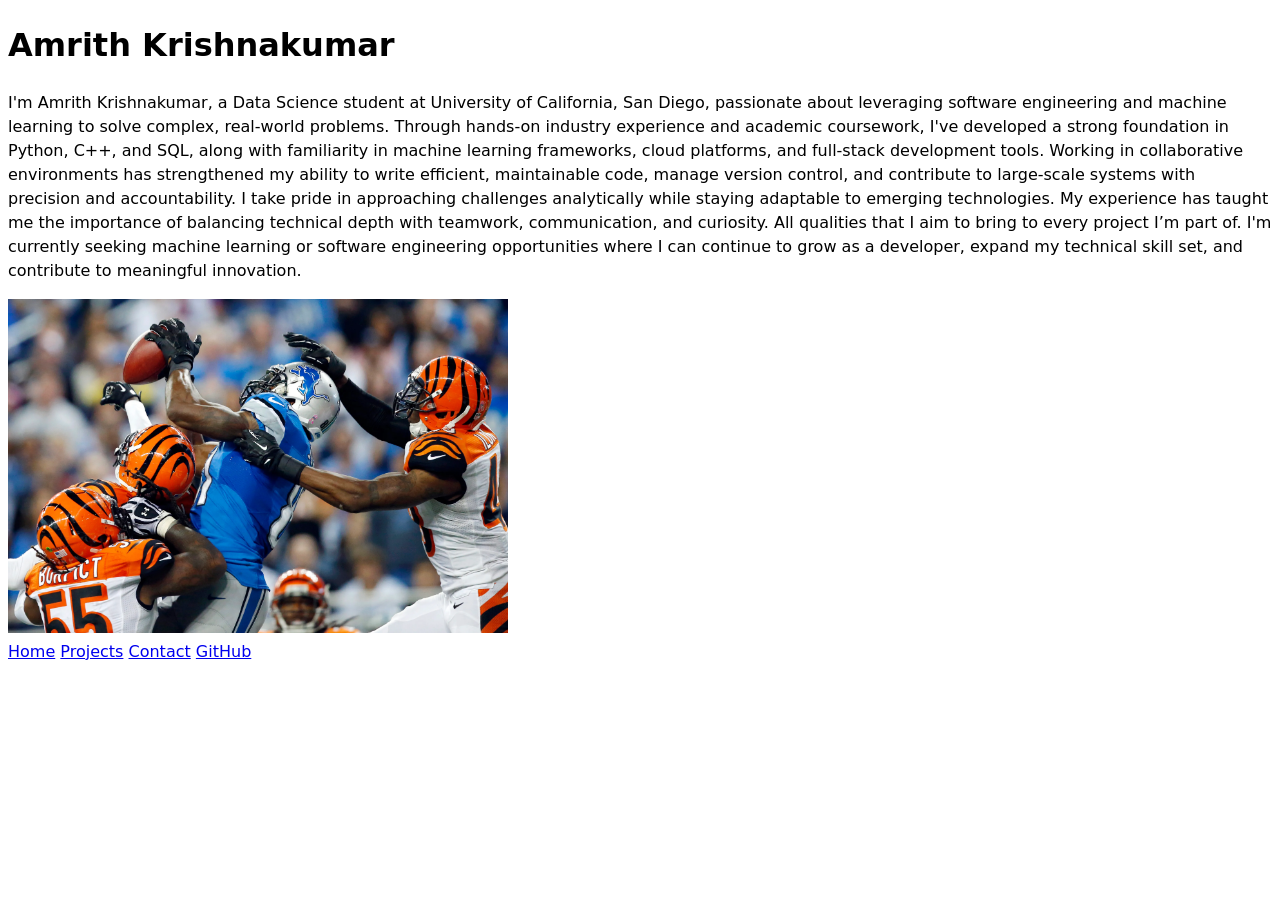
==== index.html @ 4bb57569 "fixed nav bar" ====
<!DOCTYPE html>
<html lang="en">
<head>
    <meta charset="UTF-8">
    <meta name="viewport" content="width=device-width, initial-scale=1.0">
    <title>Amrith Krishnakumar: Personal site and portfolio</title>
    <link rel="stylesheet" href="style.css">
</head>
<body>
    <h1>Amrith Krishnakumar</h1>
    <p>I'm Amrith Krishnakumar, a Data Science student at University of California, San Diego, passionate about leveraging software engineering and machine learning to solve complex, real-world problems.

Through hands-on industry experience and academic coursework, I've developed a strong foundation in Python, C++, and SQL, along with familiarity in machine learning frameworks, cloud platforms, and full-stack development tools. Working in collaborative environments has strengthened my ability to write efficient, maintainable code, manage version control, and contribute to large-scale systems with precision and accountability.

I take pride in approaching challenges analytically while staying adaptable to emerging technologies. My experience has taught me the importance of balancing technical depth with teamwork, communication, and curiosity. All qualities that I aim to bring to every project I’m part of.

I'm currently seeking machine learning or software engineering opportunities where I can continue to grow as a developer, expand my technical skill set, and contribute to meaningful innovation.</p>
    <img src = "images/megatrononburfict.jpg" width="500" alt = "Megatron makes a grab over three bengals defenders">
    <nav>
    <a href="index.html">Home</a>
    <a href="projects/index.html">Projects</a>
    <a href="contact/index.html">Contact</a>
    <a href="https://github.com/armrest99" target="_blank">GitHub</a>
    </nav>
</body>
</html>
---- style.css ----
body {
  /* Set line height to 1.5 times the font size
	   and use the OS’s UI font as the website font
	 */
  font: 100%/1.5 system-ui;
}
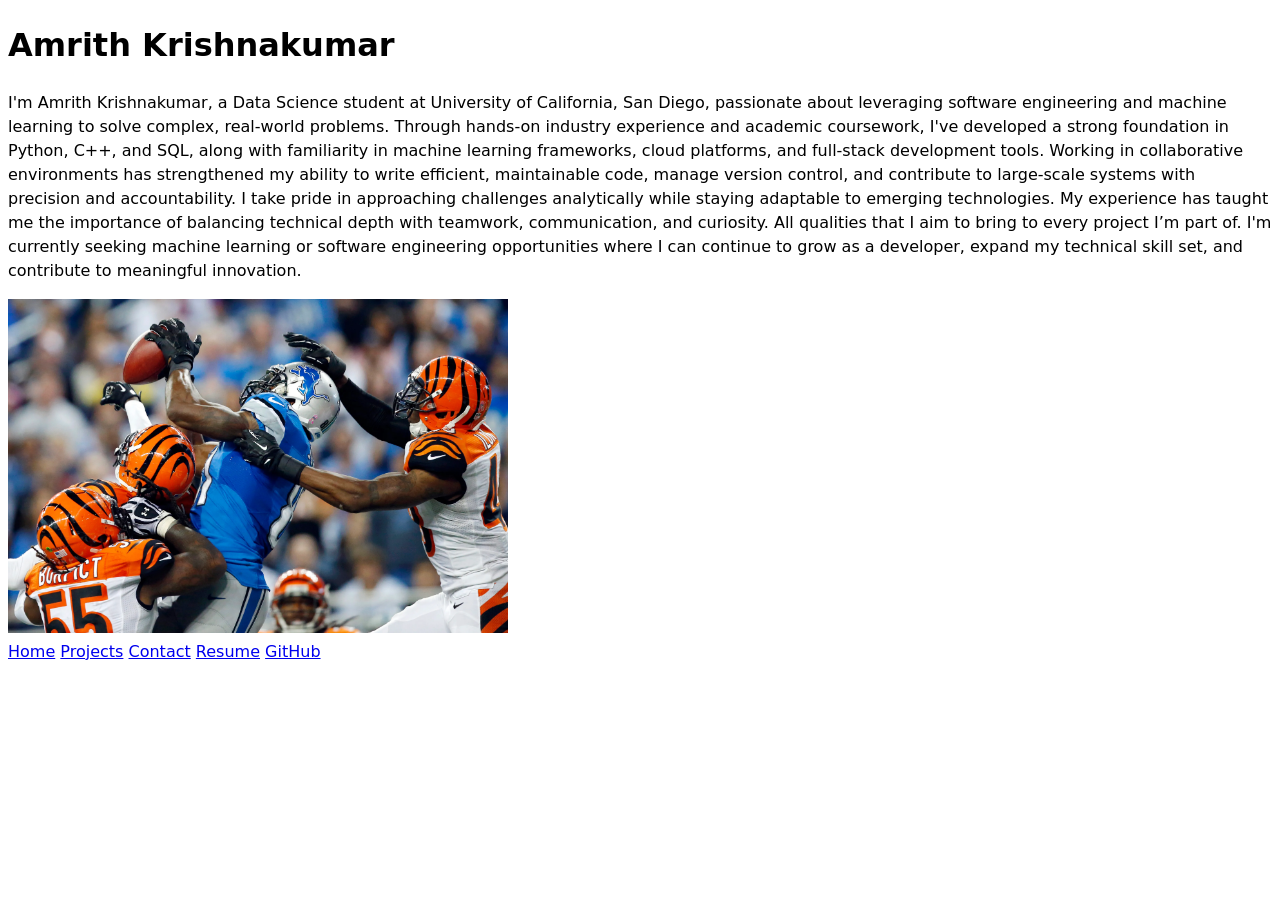
==== commit 30e86a8e: "added resume page" ====
--- a/index.html
+++ b/index.html
@@ -20,6 +20,7 @@
     <a href="index.html">Home</a>
     <a href="projects/index.html">Projects</a>
     <a href="contact/index.html">Contact</a>
+    <a href="resume/index.html">Resume</a>
     <a href="https://github.com/armrest99" target="_blank">GitHub</a>
     </nav>
 </body>
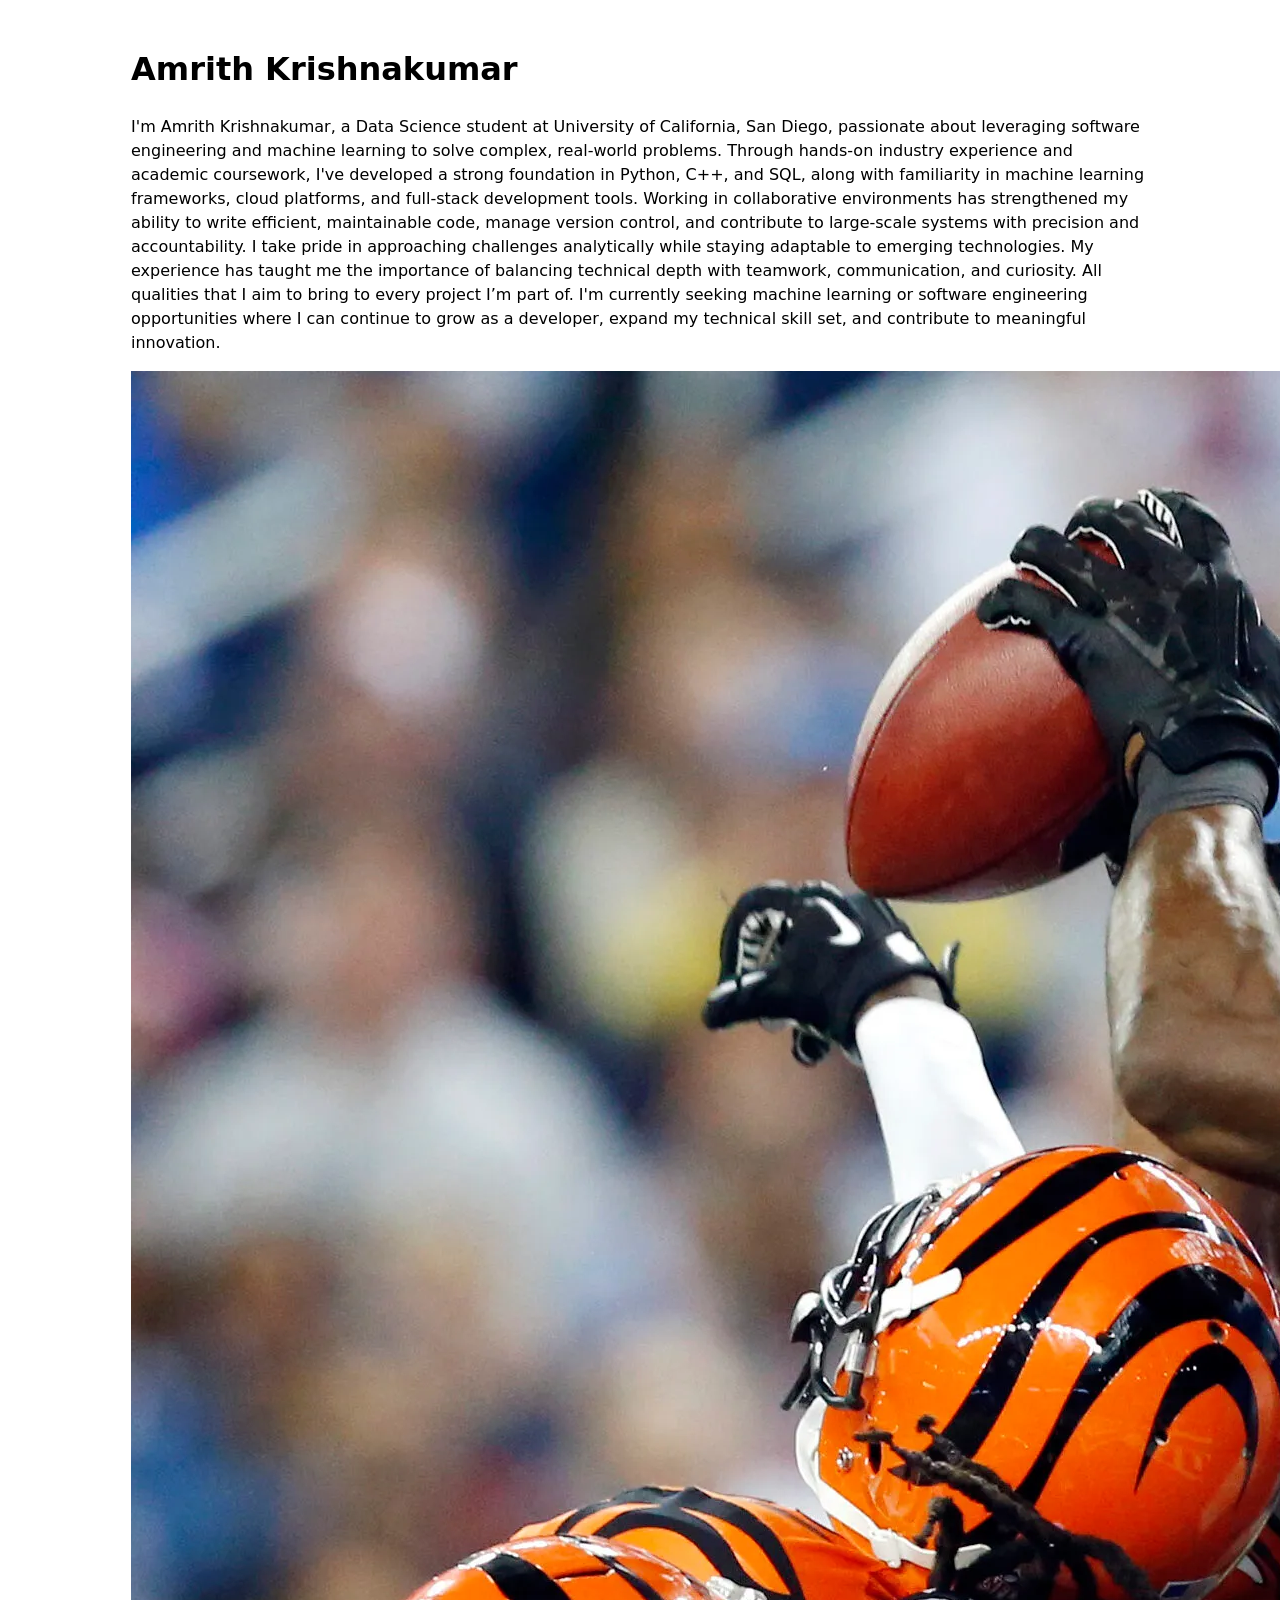
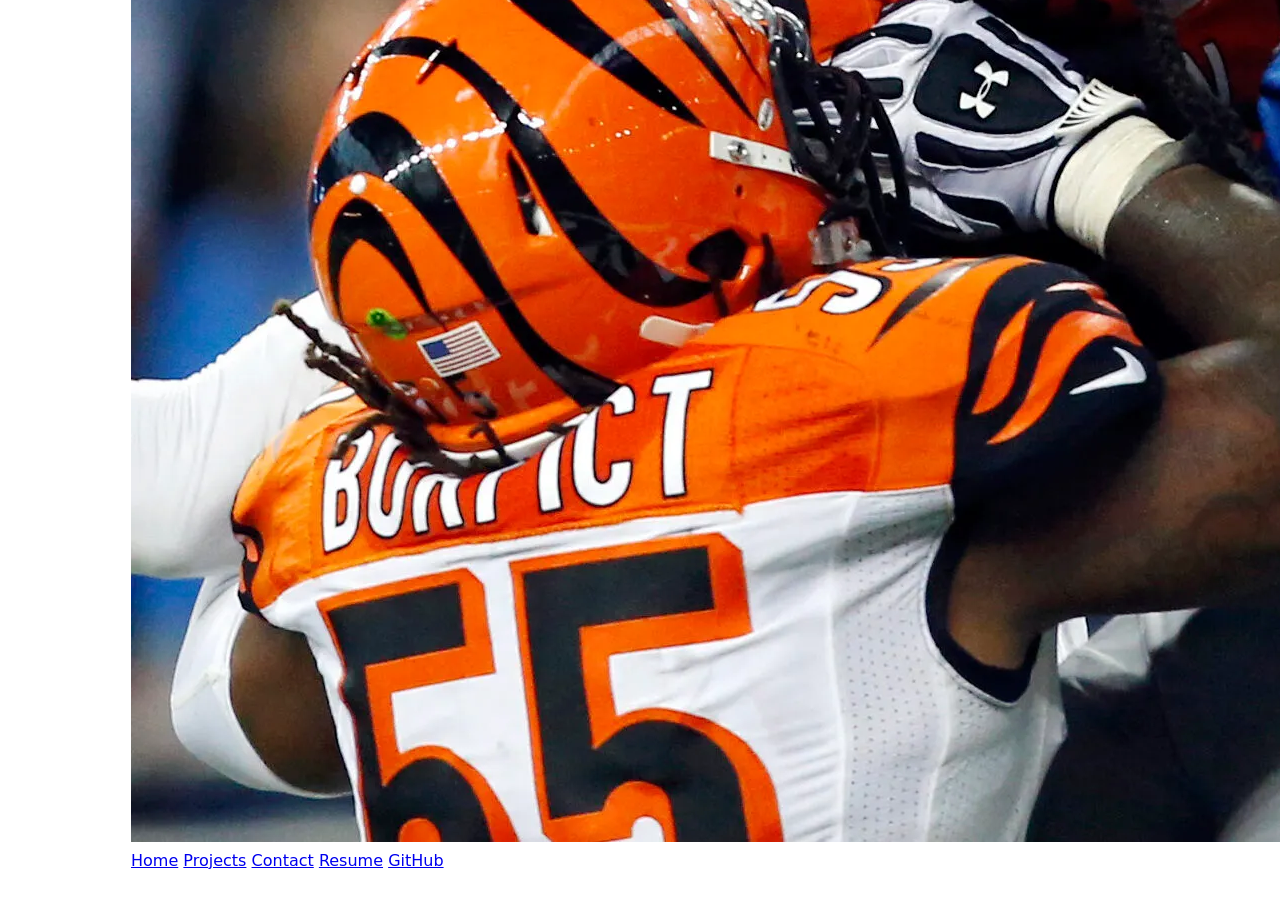
==== commit d922d342: "removed manual image sizing" ====
--- a/index.html
+++ b/index.html
@@ -15,7 +15,7 @@
 I take pride in approaching challenges analytically while staying adaptable to emerging technologies. My experience has taught me the importance of balancing technical depth with teamwork, communication, and curiosity. All qualities that I aim to bring to every project I’m part of.
 
 I'm currently seeking machine learning or software engineering opportunities where I can continue to grow as a developer, expand my technical skill set, and contribute to meaningful innovation.</p>
-    <img src = "images/megatrononburfict.jpg" width="500" alt = "Megatron makes a grab over three bengals defenders">
+    <img src = "images/megatrononburfict.jpg" alt = "Megatron makes a grab over three bengals defenders">
     <nav>
     <a href="index.html">Home</a>
     <a href="projects/index.html">Projects</a>
--- a/style.css
+++ b/style.css
@@ -3,4 +3,8 @@
 	   and use the OS’s UI font as the website font
 	 */
   font: 100%/1.5 system-ui;
+
+  max-width: 100ch;
+  margin-inline: auto;
+  padding: 1em;
 }
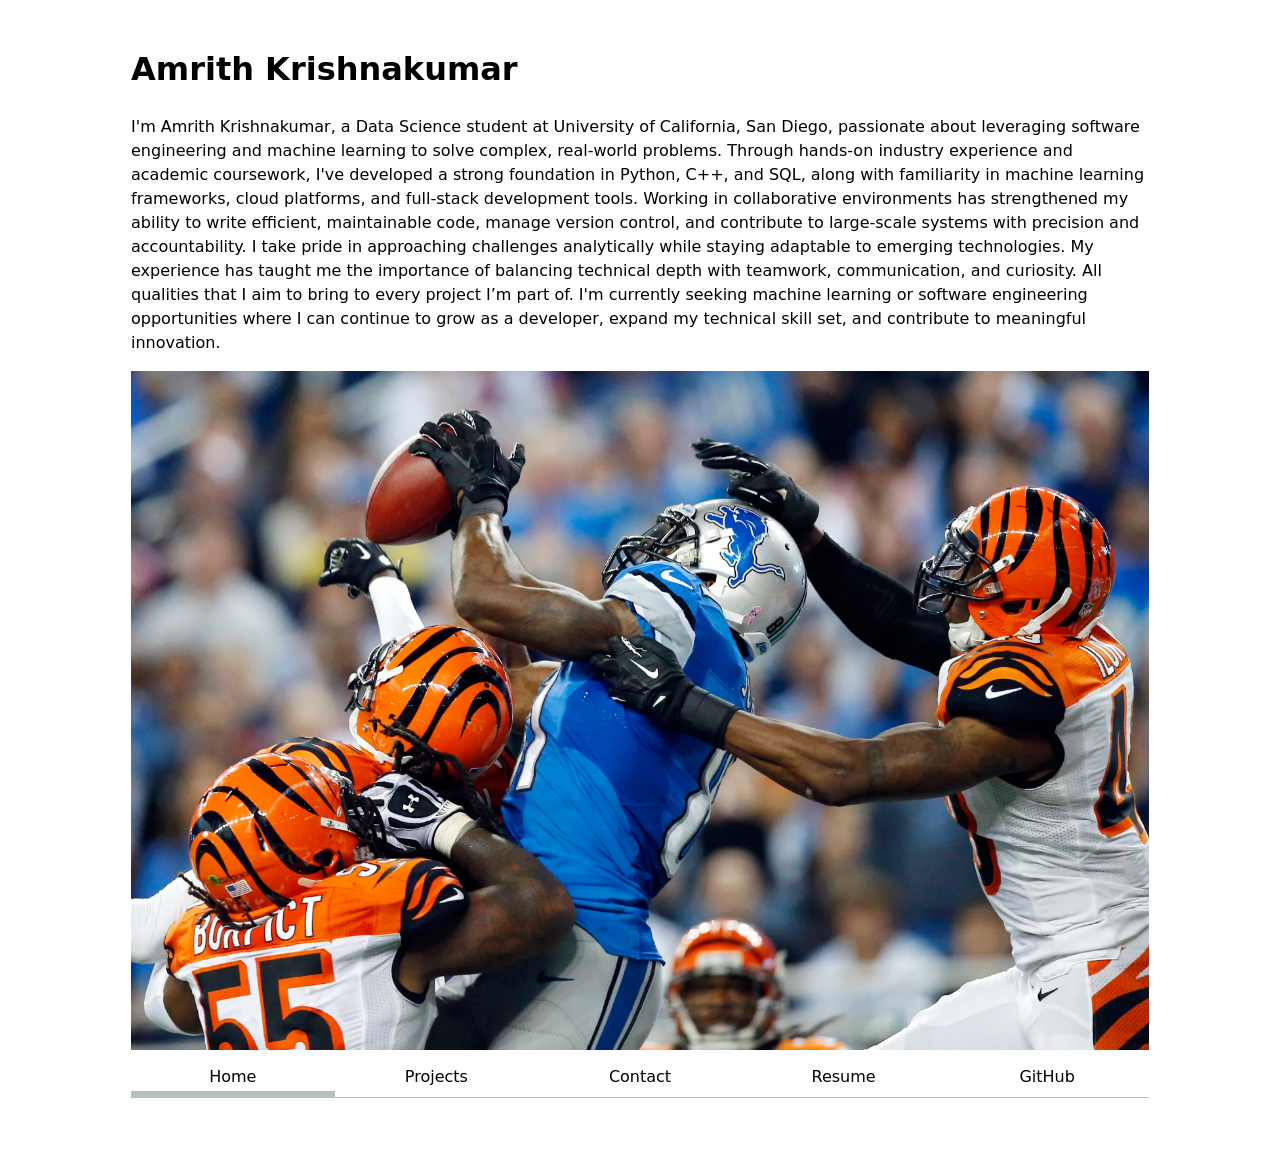
==== commit 80ee0314: "Added navbar styling" ====
--- a/index.html
+++ b/index.html
@@ -17,7 +17,7 @@
 I'm currently seeking machine learning or software engineering opportunities where I can continue to grow as a developer, expand my technical skill set, and contribute to meaningful innovation.</p>
     <img src = "images/megatrononburfict.jpg" alt = "Megatron makes a grab over three bengals defenders">
     <nav>
-    <a href="index.html">Home</a>
+    <a href="index.html" class="current">Home</a>
     <a href="projects/index.html">Projects</a>
     <a href="contact/index.html">Contact</a>
     <a href="resume/index.html">Resume</a>
--- a/style.css
+++ b/style.css
@@ -1,3 +1,14 @@
+html {
+    --color-accent: oklch(65% 50% 0);
+    accent-color: var(--color-accent);
+}
+
+nav a:hover {
+    border-bottom: 0.4em solid var(--color-accent);
+    padding-bottom: 0.1em;
+    background-color: oklch(from var(--color-accent) 95% 5% h);
+}
+
 body {
   /* Set line height to 1.5 times the font size
 	   and use the OS’s UI font as the website font
@@ -7,4 +18,41 @@
   max-width: 100ch;
   margin-inline: auto;
   padding: 1em;
+}
+
+img{
+  max-width: 100%;
+  height: auto;
+}
+
+nav ul,
+nav li {
+    display: contents;
+}
+
+nav {
+    display: flex;
+}
+
+nav a {
+    flex: 1;
+}
+
+nav {
+    display: flex;
+    margin-bottom: 2em;
+    border-bottom: 1px solid oklch(80% 3% 200);
+}
+
+nav a {
+    flex: 1;
+    text-decoration: none;
+    color: inherit;
+    text-align: center;
+    padding: 0.5em;
+}
+
+nav a.current {
+    border-bottom: 0.4em solid oklch(80% 3% 200);
+    padding-bottom: 0.1em;
 }
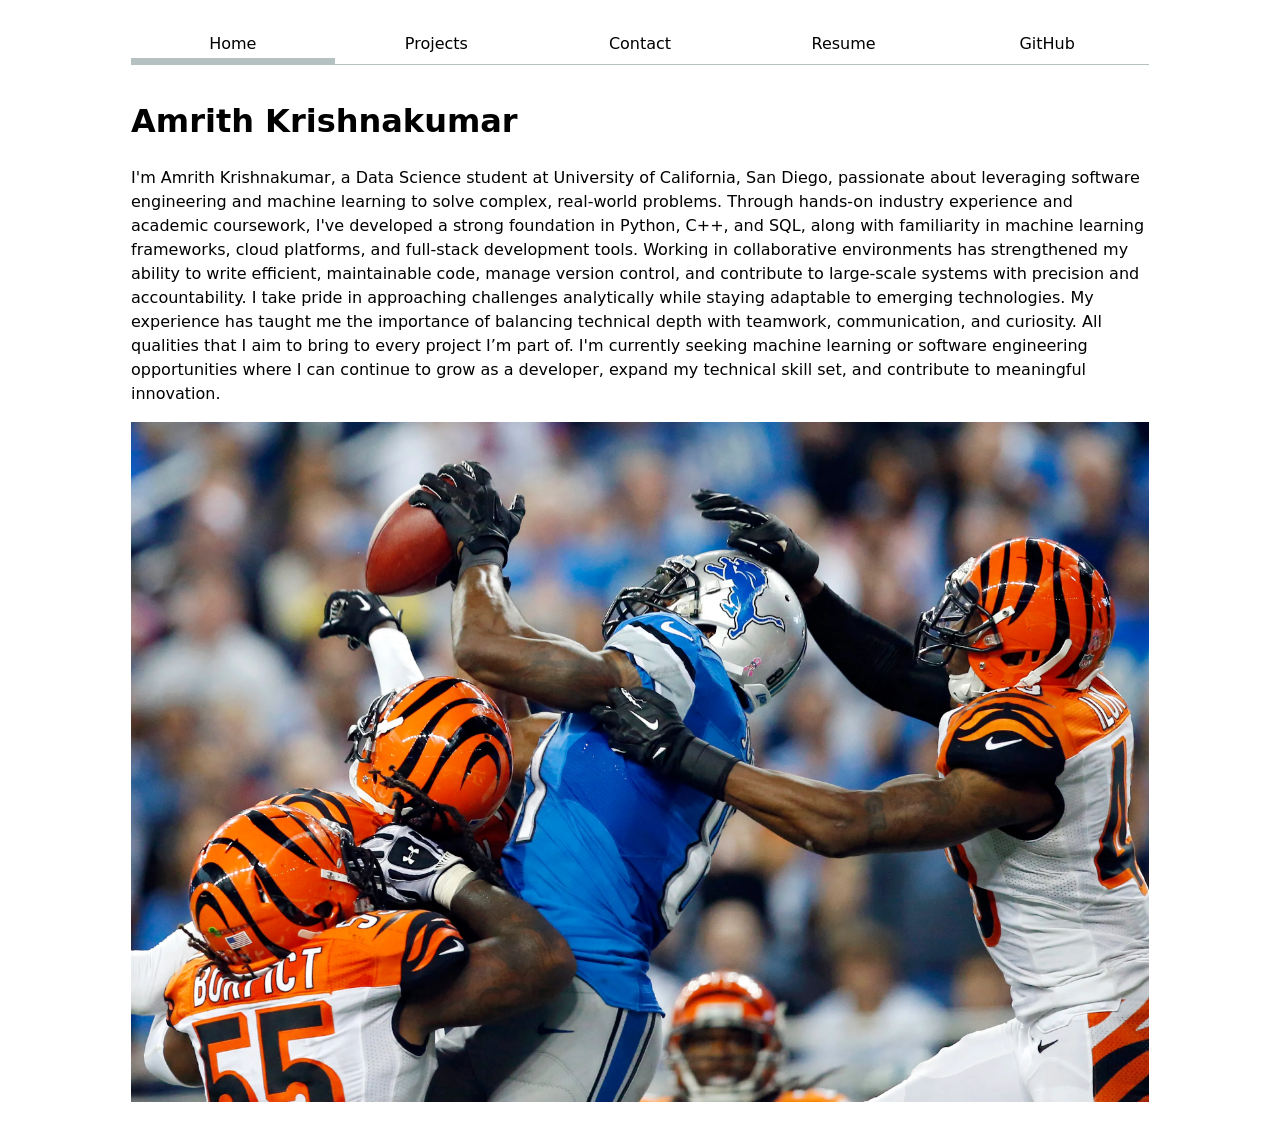
==== commit 5a1c2317: "moved nav bar to top of pages. Added css styling for contact page" ====
--- a/index.html
+++ b/index.html
@@ -7,6 +7,13 @@
     <link rel="stylesheet" href="style.css">
 </head>
 <body>
+    <nav>
+    <a href="index.html" class="current">Home</a>
+    <a href="projects/index.html">Projects</a>
+    <a href="contact/index.html">Contact</a>
+    <a href="resume/index.html">Resume</a>
+    <a href="https://github.com/armrest99" target="_blank">GitHub</a>
+    </nav>
     <h1>Amrith Krishnakumar</h1>
     <p>I'm Amrith Krishnakumar, a Data Science student at University of California, San Diego, passionate about leveraging software engineering and machine learning to solve complex, real-world problems.
 
@@ -16,12 +23,5 @@
 
 I'm currently seeking machine learning or software engineering opportunities where I can continue to grow as a developer, expand my technical skill set, and contribute to meaningful innovation.</p>
     <img src = "images/megatrononburfict.jpg" alt = "Megatron makes a grab over three bengals defenders">
-    <nav>
-    <a href="index.html" class="current">Home</a>
-    <a href="projects/index.html">Projects</a>
-    <a href="contact/index.html">Contact</a>
-    <a href="resume/index.html">Resume</a>
-    <a href="https://github.com/armrest99" target="_blank">GitHub</a>
-    </nav>
 </body>
 </html>
--- a/style.css
+++ b/style.css
@@ -55,4 +55,26 @@
 nav a.current {
     border-bottom: 0.4em solid oklch(80% 3% 200);
     padding-bottom: 0.1em;
+}
+
+input,
+textarea,
+button {
+    font: inherit;
+}
+
+form {
+    display: grid;
+    grid-template-columns: auto 1fr;
+    gap: 1em;
+}
+
+form label {
+    display: grid;
+    grid-template-columns: subgrid;
+    grid-column: 1 / -1;
+}
+
+form button {
+    grid-column: 1 / -1;
 }
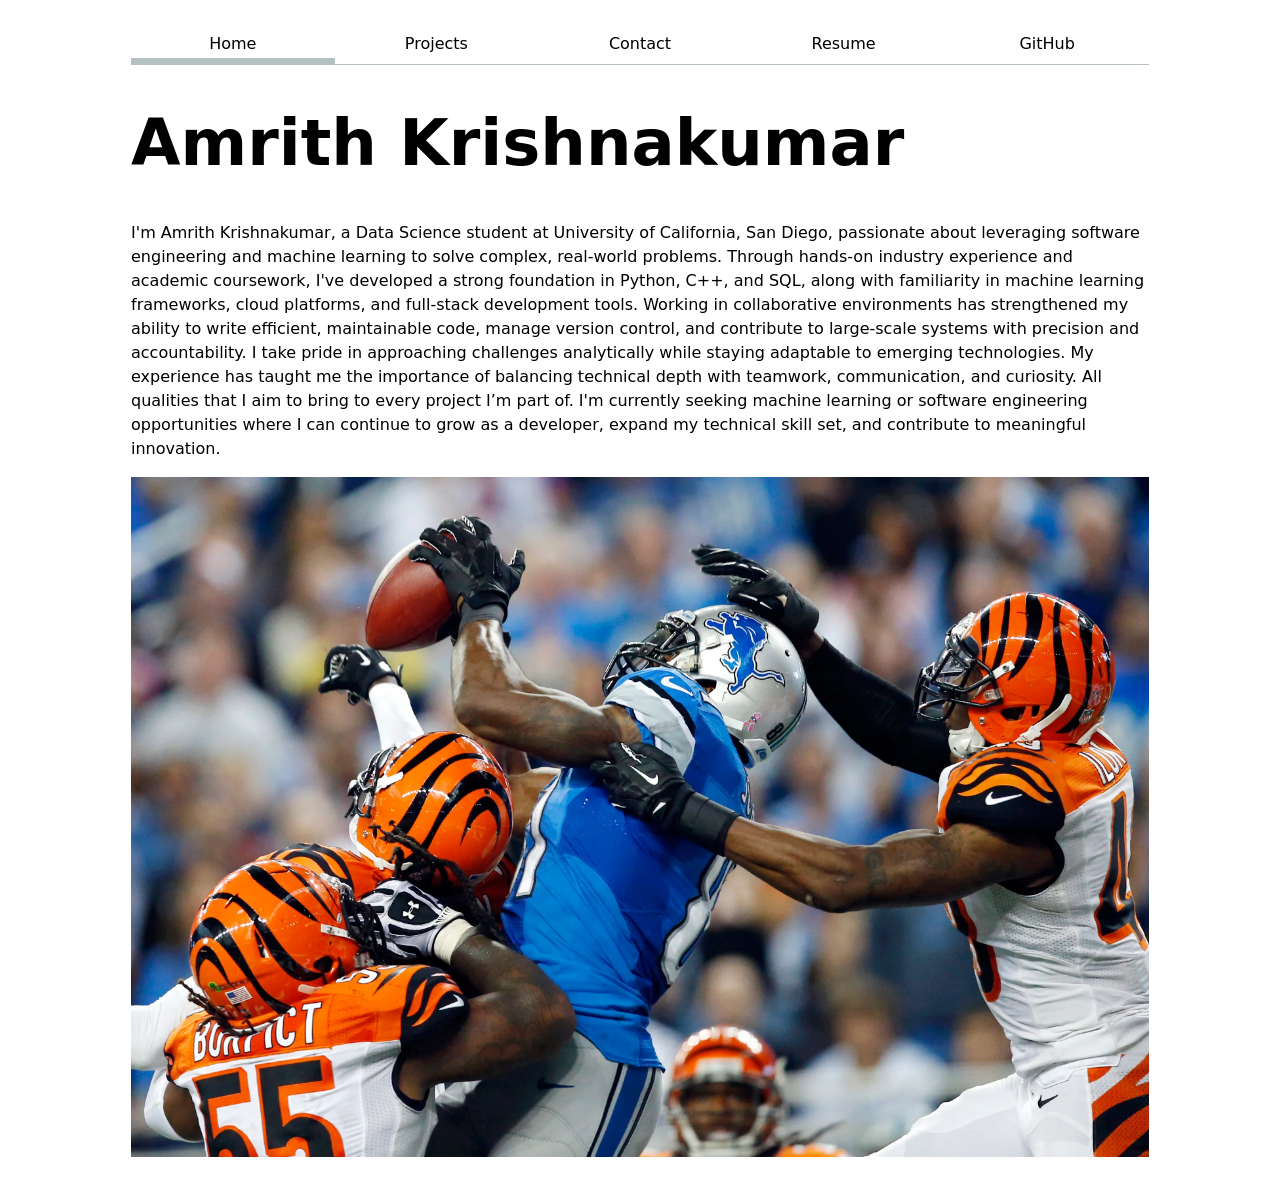
==== commit ed4155ff: "Moved navbar current selection to global.js" ====
--- a/index.html
+++ b/index.html
@@ -5,10 +5,11 @@
     <meta name="viewport" content="width=device-width, initial-scale=1.0">
     <title>Amrith Krishnakumar: Personal site and portfolio</title>
     <link rel="stylesheet" href="style.css">
+    <script type="module" src="global.js"></script>
 </head>
 <body>
     <nav>
-    <a href="index.html" class="current">Home</a>
+    <a href="index.html">Home</a>
     <a href="projects/index.html">Projects</a>
     <a href="contact/index.html">Contact</a>
     <a href="resume/index.html">Resume</a>
--- a/style.css
+++ b/style.css
@@ -77,4 +77,58 @@
 
 form button {
     grid-column: 1 / -1;
+}
+
+.projects {
+    display: grid;
+    grid-template-columns: repeat(auto-fill, minmax(15em, 1fr));
+    gap: 1em;
+}
+
+.projects article {
+    display: grid;
+    grid-template-rows: subgrid;
+    grid-row: span 3;
+}
+
+.projects h2 {
+    margin: 0;
+}
+
+h1 {
+    font-size: 400%;
+}
+
+h1,
+h2,
+h3,
+h4,
+h5,
+h6 {
+    line-height: 1.1;
+    text-wrap: balance;
+}
+
+/* Resume styling */
+.resume section {
+    margin-bottom: 2em;
+    padding-bottom: 1em;
+    border-bottom: 1px solid oklch(80% 3% 200);
+}
+
+.resume h2 {
+    color: var(--color-accent);
+    margin-bottom: 0.5em;
+}
+
+.resume h3 {
+    margin-bottom: 0.25em;
+}
+
+.resume p {
+    margin-top: 0.5em;
+}
+
+.resume li {
+    margin-bottom: 0.5em;
 }
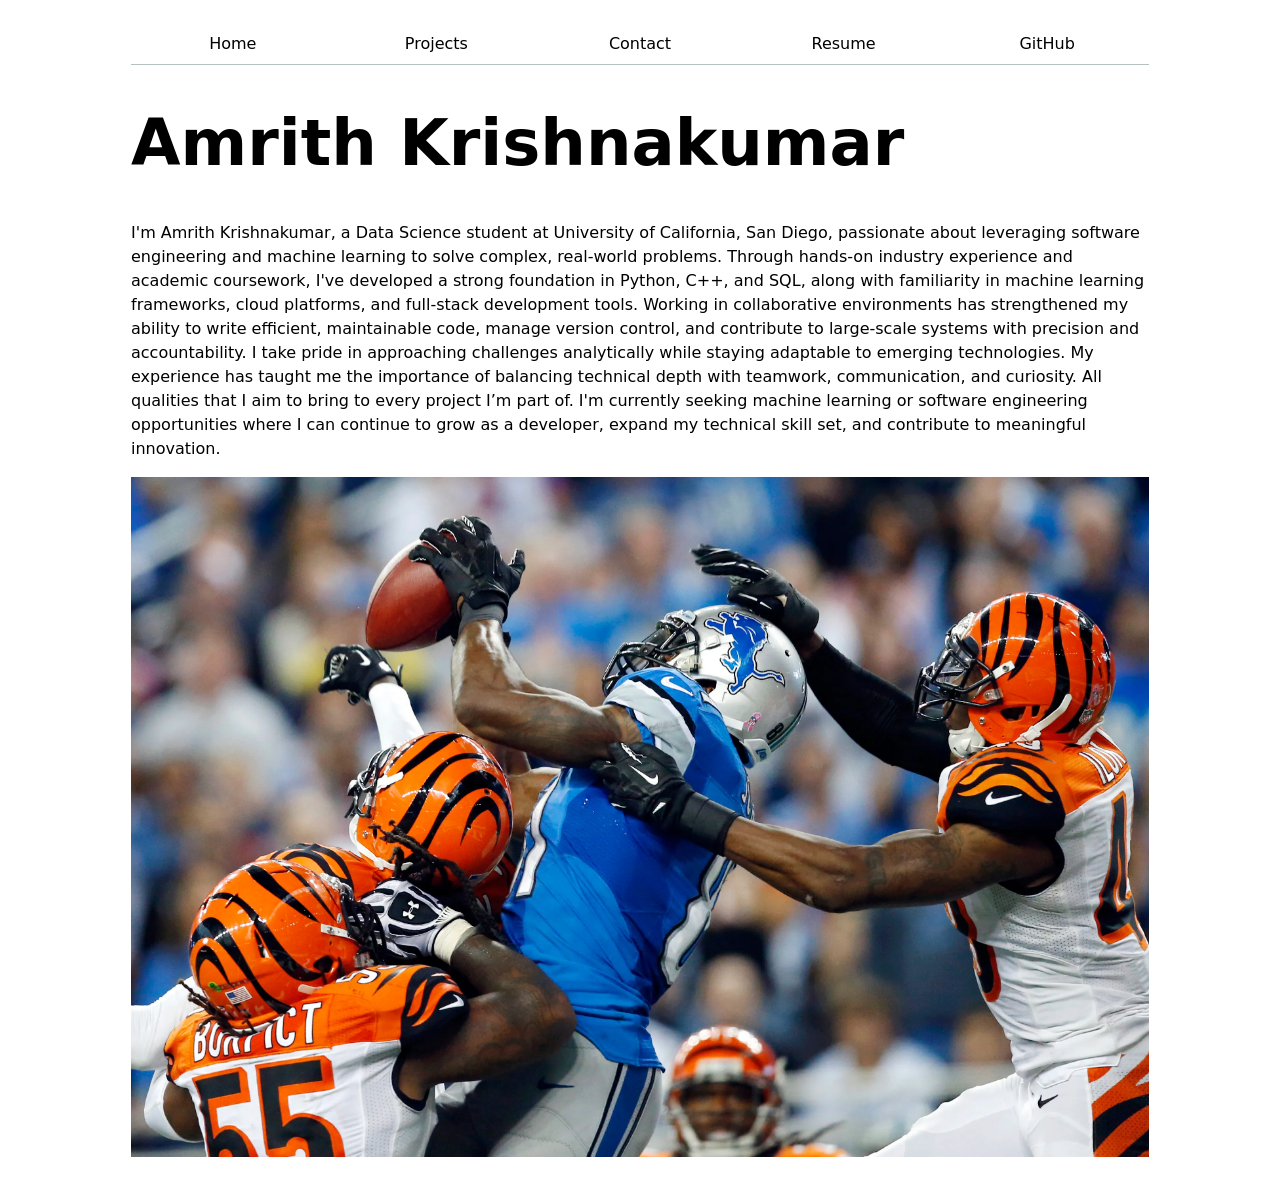
==== commit 52cab772: "Added full nav bar styling in global.js" ====
--- a/index.html
+++ b/index.html
@@ -8,13 +8,6 @@
     <script type="module" src="global.js"></script>
 </head>
 <body>
-    <nav>
-    <a href="index.html">Home</a>
-    <a href="projects/index.html">Projects</a>
-    <a href="contact/index.html">Contact</a>
-    <a href="resume/index.html">Resume</a>
-    <a href="https://github.com/armrest99" target="_blank">GitHub</a>
-    </nav>
     <h1>Amrith Krishnakumar</h1>
     <p>I'm Amrith Krishnakumar, a Data Science student at University of California, San Diego, passionate about leveraging software engineering and machine learning to solve complex, real-world problems.
 
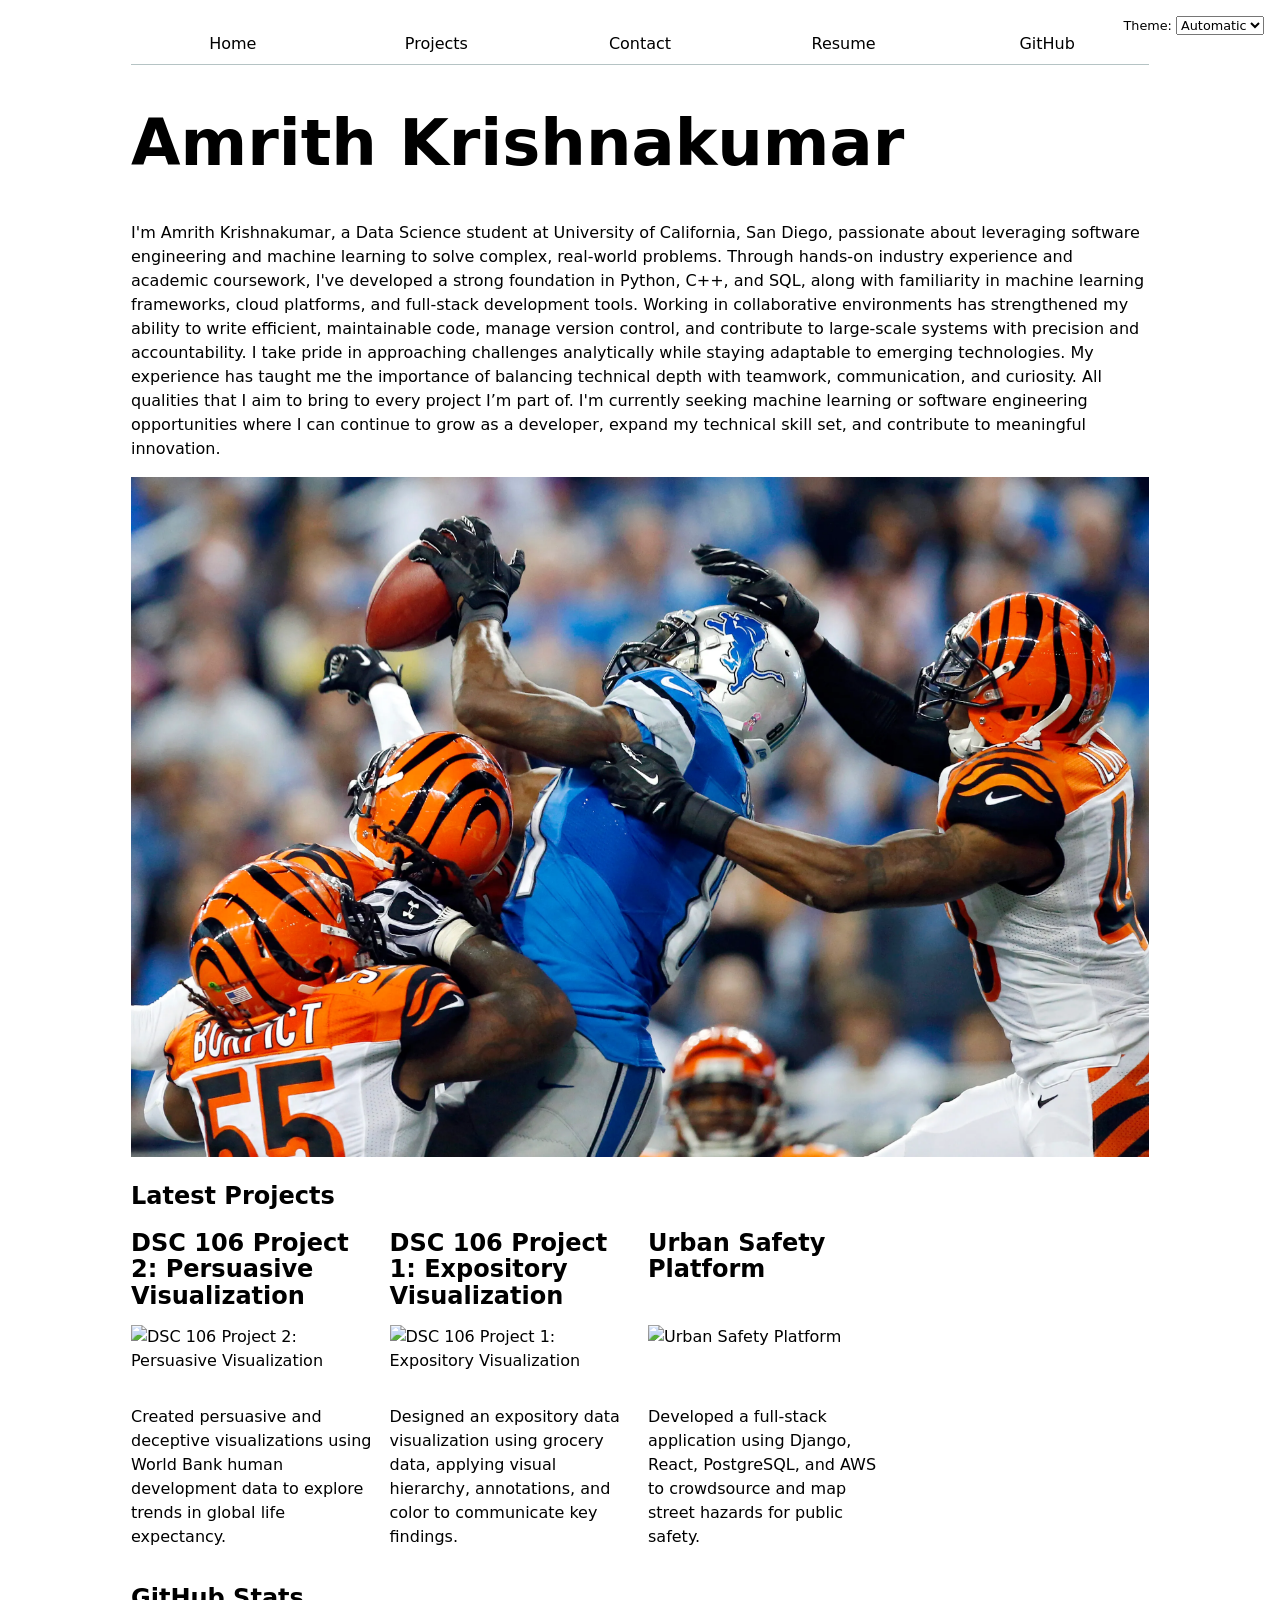
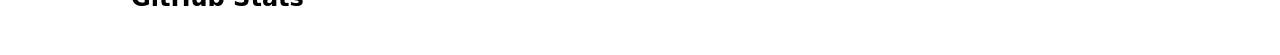
==== commit 79be4060: "Added APi for fetching github statistics and displayed latest projects and github stats on home page" ====
--- a/index.html
+++ b/index.html
@@ -6,6 +6,7 @@
     <title>Amrith Krishnakumar: Personal site and portfolio</title>
     <link rel="stylesheet" href="style.css">
     <script type="module" src="global.js"></script>
+    <script src="index.js" type="module" defer></script>
 </head>
 <body>
     <h1>Amrith Krishnakumar</h1>
@@ -17,5 +18,13 @@
 
 I'm currently seeking machine learning or software engineering opportunities where I can continue to grow as a developer, expand my technical skill set, and contribute to meaningful innovation.</p>
     <img src = "images/megatrononburfict.jpg" alt = "Megatron makes a grab over three bengals defenders">
+
+    <h2>Latest Projects</h2>
+
+    <div class="projects">
+    </div>
+    
+    <h2>GitHub Stats</h2>
+    <div id="profile-stats"></div>
 </body>
 </html>
--- a/style.css
+++ b/style.css
@@ -1,12 +1,14 @@
 html {
     --color-accent: oklch(65% 50% 0);
     accent-color: var(--color-accent);
+    color-scheme: light dark;
+    --border-color: oklch(50% 10% 200 / 40%);
 }
 
 nav a:hover {
     border-bottom: 0.4em solid var(--color-accent);
     padding-bottom: 0.1em;
-    background-color: oklch(from var(--color-accent) 95% 5% h);
+    background-color: color-mix(in oklch, var(--color-accent), canvas 85%);
 }
 
 body {
@@ -32,16 +34,8 @@
 
 nav {
     display: flex;
-}
-
-nav a {
-    flex: 1;
-}
-
-nav {
-    display: flex;
     margin-bottom: 2em;
-    border-bottom: 1px solid oklch(80% 3% 200);
+    border-bottom: 1px solid var(--border-color);
 }
 
 nav a {
@@ -53,12 +47,13 @@
 }
 
 nav a.current {
-    border-bottom: 0.4em solid oklch(80% 3% 200);
+    border-bottom: 0.4em solid var(--color-accent);
     padding-bottom: 0.1em;
 }
 
 input,
 textarea,
+select,
 button {
     font: inherit;
 }
@@ -113,7 +108,7 @@
 .resume section {
     margin-bottom: 2em;
     padding-bottom: 1em;
-    border-bottom: 1px solid oklch(80% 3% 200);
+    border-bottom: 1px solid var(--border-color);
 }
 
 .resume h2 {
@@ -131,4 +126,27 @@
 
 .resume li {
     margin-bottom: 0.5em;
-}+}
+
+.color-scheme {
+    position: absolute;
+    top: 1rem;
+    right: 1rem;
+    font-size: 80%;
+}
+
+#profile-stats dl {
+    display: grid;
+    grid-template-columns: repeat(4, 1fr);
+    gap: 0.5em;
+}
+
+#profile-stats dt {
+    grid-row: 1;
+}
+
+#profile-stats dd {
+    grid-row: 2;
+    margin: 0;
+    font-size: 1.5em;
+}
